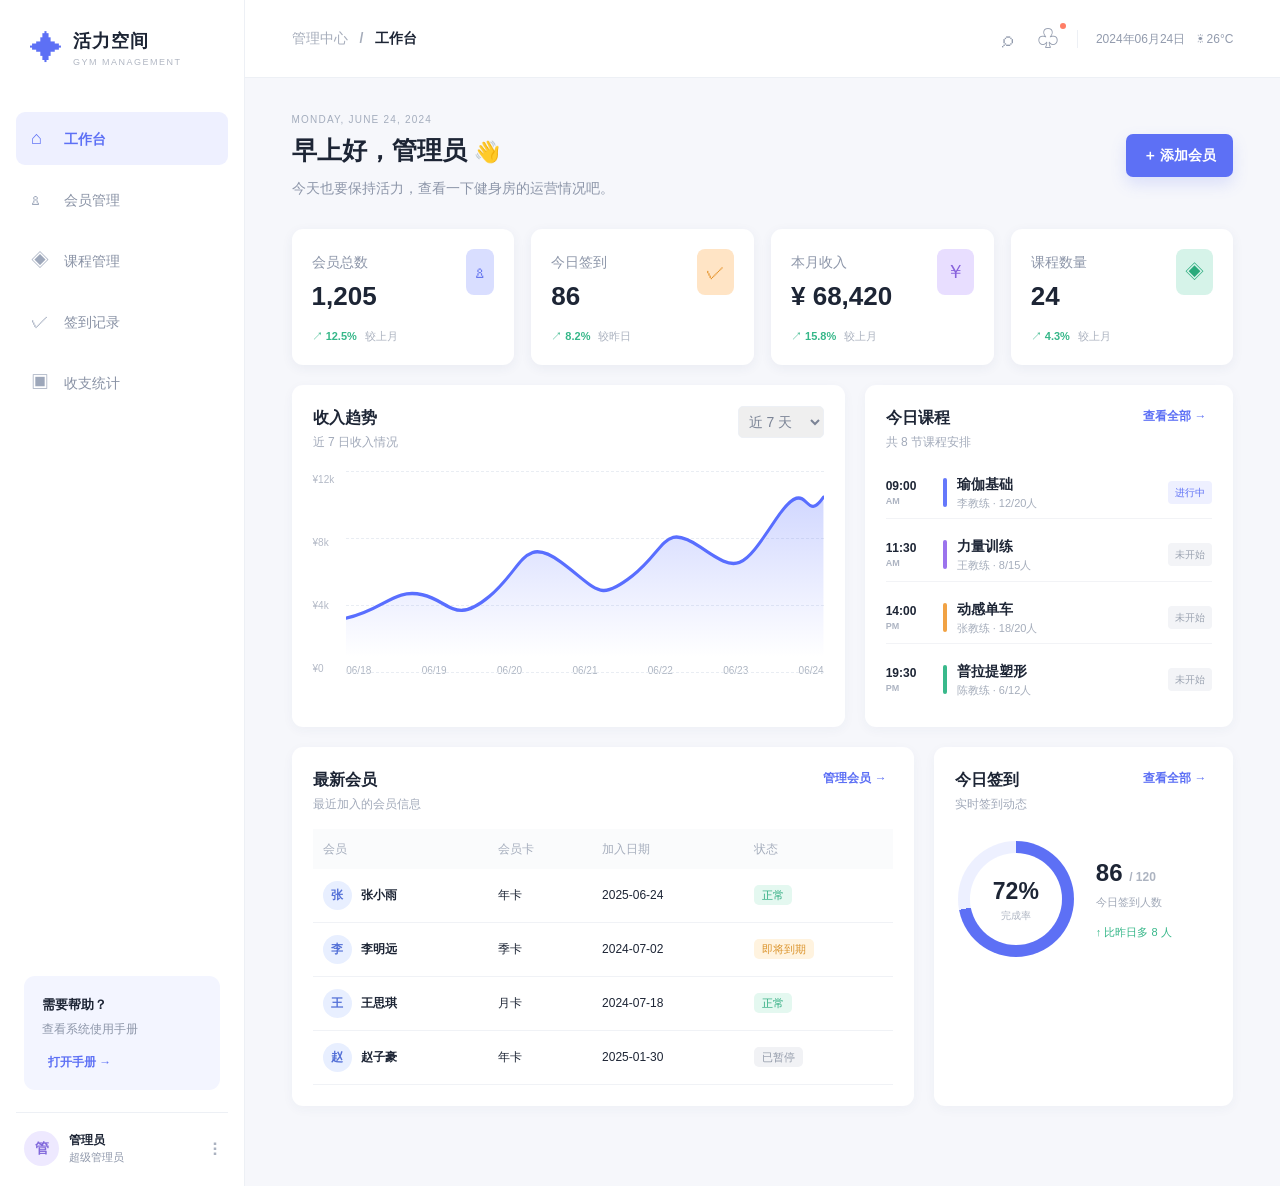
==== index.html @ 24451693 "feat: add gym management system demo" ====
<!doctype html>
<html lang="zh-CN">
<head>
  <meta charset="UTF-8">
  <meta name="viewport" content="width=device-width, initial-scale=1.0">
  <title>活力空间 · 健身房管理系统</title>
  <link rel="stylesheet" href="styles.css">
</head>
<body>
  <div class="layout">
    <aside class="sidebar" id="sidebar">
      <div class="brand"><span class="brand-mark">✦</span><div><strong>活力空间</strong><small>GYM MANAGEMENT</small></div></div>
      <nav>
        <button class="nav-item active" data-page="dashboard"><span>⌂</span> 工作台</button>
        <button class="nav-item" data-page="members"><span>♙</span> 会员管理</button>
        <button class="nav-item" data-page="classes"><span>◈</span> 课程管理</button>
        <button class="nav-item" data-page="checkin"><span>✓</span> 签到记录</button>
        <button class="nav-item" data-page="finance"><span>▣</span> 收支统计</button>
      </nav>
      <div class="sidebar-bottom"><div class="help-card"><b>需要帮助？</b><p>查看系统使用手册</p><button>打开手册 →</button></div><div class="profile"><div class="avatar">管</div><div><b>管理员</b><small>超级管理员</small></div><span>⋮</span></div></div>
    </aside>
    <main class="main">
      <header class="topbar"><button class="menu-button" id="menuButton">☰</button><div class="crumb"><span>管理中心</span><b>/</b><strong id="pageTitle">工作台</strong></div><div class="top-actions"><button class="icon-button">⌕</button><button class="icon-button notice">♧<i></i></button><div class="top-date">2024年06月24日　☀ 26°C</div></div></header>
      <section class="content">
        <div class="welcome"><div><p class="eyebrow">MONDAY, JUNE 24, 2024</p><h1>早上好，管理员 <span>👋</span></h1><p>今天也要保持活力，查看一下健身房的运营情况吧。</p></div><button class="primary" id="quickAdd">＋ 添加会员</button></div>

        <div id="dashboardPage" class="page active-page">
          <div class="stats"><div class="stat-card blue"><div class="stat-icon">♙</div><p>会员总数</p><h2 id="memberCount">1,286</h2><span>↗ <b>12.5%</b> <em>较上月</em></span></div><div class="stat-card orange"><div class="stat-icon">✓</div><p>今日签到</p><h2 id="checkinCount">86</h2><span>↗ <b>8.2%</b> <em>较昨日</em></span></div><div class="stat-card purple"><div class="stat-icon">￥</div><p>本月收入</p><h2>¥ 68,420</h2><span>↗ <b>15.8%</b> <em>较上月</em></span></div><div class="stat-card green"><div class="stat-icon">◈</div><p>课程数量</p><h2>24</h2><span>↗ <b>4.3%</b> <em>较上月</em></span></div></div>
          <div class="grid-two"><div class="panel chart-panel"><div class="panel-head"><div><h3>收入趋势</h3><p>近 7 日收入情况</p></div><select><option>近 7 天</option><option>近 30 天</option></select></div><div class="chart"><div class="y-labels"><span>¥12k</span><span>¥8k</span><span>¥4k</span><span>¥0</span></div><div class="chart-area"><div class="grid-lines"><i></i><i></i><i></i><i></i></div><svg viewBox="0 0 700 220" preserveAspectRatio="none"><defs><linearGradient id="area" x1="0" x2="0" y1="0" y2="1"><stop offset="0" stop-color="#5c72ff" stop-opacity=".28"/><stop offset="1" stop-color="#5c72ff" stop-opacity="0"/></linearGradient></defs><path d="M0,175 C55,166 70,140 112,148 S160,183 210,150 S260,78 315,110 S370,157 420,126 S465,63 520,93 S580,120 630,61 S670,70 700,35 L700,220 L0,220Z" fill="url(#area)"/><path d="M0,175 C55,166 70,140 112,148 S160,183 210,150 S260,78 315,110 S370,157 420,126 S465,63 520,93 S580,120 630,61 S670,70 700,35" fill="none" stroke="#596eff" stroke-width="4" stroke-linecap="round"/></svg><div class="x-labels"><span>06/18</span><span>06/19</span><span>06/20</span><span>06/21</span><span>06/22</span><span>06/23</span><span>06/24</span></div></div></div></div><div class="panel"><div class="panel-head"><div><h3>今日课程</h3><p>共 8 节课程安排</p></div><button class="text-button" data-page-link="classes">查看全部 →</button></div><div class="class-list"><div class="class-row"><div class="class-time">09:00<small>AM</small></div><div class="class-color c1"></div><div class="class-info"><b>瑜伽基础</b><small>李教练 · 12/20人</small></div><span class="tag blue-tag">进行中</span></div><div class="class-row"><div class="class-time">11:30<small>AM</small></div><div class="class-color c2"></div><div class="class-info"><b>力量训练</b><small>王教练 · 8/15人</small></div><span class="tag gray-tag">未开始</span></div><div class="class-row"><div class="class-time">14:00<small>PM</small></div><div class="class-color c3"></div><div class="class-info"><b>动感单车</b><small>张教练 · 18/20人</small></div><span class="tag gray-tag">未开始</span></div><div class="class-row"><div class="class-time">19:30<small>PM</small></div><div class="class-color c4"></div><div class="class-info"><b>普拉提塑形</b><small>陈教练 · 6/12人</small></div><span class="tag gray-tag">未开始</span></div></div></div></div>
          <div class="grid-two bottom-grid"><div class="panel"><div class="panel-head"><div><h3>最新会员</h3><p>最近加入的会员信息</p></div><button class="text-button" data-page-link="members">管理会员 →</button></div><div class="table-wrap"><table><thead><tr><th>会员</th><th>会员卡</th><th>加入日期</th><th>状态</th></tr></thead><tbody id="recentMembers"></tbody></table></div></div><div class="panel check-panel"><div class="panel-head"><div><h3>今日签到</h3><p>实时签到动态</p></div><button class="text-button" data-page-link="checkin">查看全部 →</button></div><div class="check-summary"><div class="donut"><b id="percent">72%</b><small>完成率</small></div><div><b>86 <small>/ 120</small></b><p>今日签到人数</p><span class="positive">↑ 比昨日多 8 人</span></div></div></div></div>
        </div>

        <div id="membersPage" class="page"><div class="page-head"><div><h2>会员管理</h2><p>维护会员资料和会员卡状态</p></div><button class="primary" id="addMember">＋ 添加会员</button></div><div class="toolbar"><div class="search"><span>⌕</span><input id="memberSearch" placeholder="搜索姓名或手机号"></div><select id="statusFilter"><option value="all">全部状态</option><option value="正常">正常</option><option value="即将到期">即将到期</option><option value="已暂停">已暂停</option></select></div><div class="panel table-panel"><table><thead><tr><th>会员</th><th>手机号</th><th>会员卡</th><th>到期日期</th><th>状态</th><th>操作</th></tr></thead><tbody id="memberTable"></tbody></table></div></div>
        <div id="classesPage" class="page"><div class="page-head"><div><h2>课程管理</h2><p>安排课程、教练和报名人数</p></div><button class="primary" id="addClass">＋ 添加课程</button></div><div class="class-cards"><div class="course-card course-blue"><span>瑜伽 · YOGA</span><h3>瑜伽基础</h3><p>每周一、三、五 09:00</p><div><b>李教练</b><small>12 / 20 人</small></div></div><div class="course-card course-purple"><span>力量 · POWER</span><h3>力量训练</h3><p>每周二、四 11:30</p><div><b>王教练</b><small>8 / 15 人</small></div></div><div class="course-card course-orange"><span>有氧 · CARDIO</span><h3>动感单车</h3><p>每天 14:00、19:00</p><div><b>张教练</b><small>18 / 20 人</small></div></div></div></div>
        <div id="checkinPage" class="page"><div class="page-head"><div><h2>签到记录</h2><p>记录会员每日到店情况</p></div><button class="primary" id="manualCheckin">＋ 手动签到</button></div><div class="checkin-cards"><div class="mini-card"><span>今日签到</span><b id="checkinBig">86</b><small>人次</small></div><div class="mini-card"><span>本周签到</span><b>542</b><small>人次</small></div><div class="mini-card"><span>平均到店</span><b>4.2</b><small>次 / 周</small></div></div><div class="panel table-panel"><div class="panel-head"><div><h3>今日签到明细</h3><p>最新签到记录会显示在这里</p></div></div><table><thead><tr><th>会员</th><th>签到时间</th><th>入场方式</th><th>状态</th></tr></thead><tbody id="checkinTable"></tbody></table></div></div>
        <div id="financePage" class="page"><div class="page-head"><div><h2>收支统计</h2><p>查看健身房收入和经营情况</p></div><button class="outline">导出报表</button></div><div class="finance-grid"><div class="finance-box"><span>本月总收入</span><b>¥ 68,420</b><small class="positive">↑ 15.8% 较上月</small></div><div class="finance-box"><span>会员卡收入</span><b>¥ 52,800</b><small>占总收入 77.2%</small></div><div class="finance-box"><span>私教课程收入</span><b>¥ 15,620</b><small>占总收入 22.8%</small></div></div><div class="panel finance-note"><h3>本月经营提示</h3><p>会员卡续费率比上月提高 6.4%，可以继续通过课程体验和签到奖励维护会员活跃度。</p></div></div>
      </section>
    </main>
  </div>
  <div class="modal" id="memberModal"><div class="modal-box"><button class="close" id="closeModal">×</button><h2>添加会员</h2><p>填写会员基本资料，保存后会出现在会员列表。</p><form id="memberForm"><label>姓名<input name="name" required placeholder="请输入姓名"></label><label>手机号<input name="phone" required placeholder="请输入手机号"></label><label>会员卡<select name="card"><option>月卡</option><option>季卡</option><option>年卡</option></select></label><div class="form-actions"><button type="button" class="outline" id="cancelModal">取消</button><button class="primary">保存会员</button></div></form></div></div>
  <script src="app.js"></script>
</body>
</html>
---- styles.css ----
:root{--ink:#1d2535;--muted:#8d96a9;--line:#edf0f5;--bg:#f6f7fb;--primary:#5d70f5;--green:#36b789;--orange:#f3a449}*{box-sizing:border-box}body{margin:0;background:var(--bg);color:var(--ink);font:14px/1.5 Arial,"Microsoft YaHei",sans-serif}button,input,select{font:inherit}button{cursor:pointer;border:0;background:none;color:inherit}.layout{display:flex;min-height:100vh}.sidebar{width:245px;background:#fff;padding:28px 16px 20px;display:flex;flex-direction:column;border-right:1px solid var(--line);flex-shrink:0}.brand{display:flex;align-items:center;gap:10px;padding:0 14px 42px}.brand-mark{color:var(--primary);font-size:33px;line-height:1}.brand strong{display:block;font-size:18px;letter-spacing:1px}.brand small{display:block;color:#b1b7c3;font-size:9px;letter-spacing:1.5px;margin-top:1px}nav{display:grid;gap:8px}.nav-item{text-align:left;padding:13px 15px;border-radius:9px;color:#8992a5;font-size:14px}.nav-item span{display:inline-block;width:29px;font-size:18px;color:#9da7ba}.nav-item.active{background:#eef0ff;color:var(--primary);font-weight:bold}.nav-item.active span{color:var(--primary)}.sidebar-bottom{margin-top:auto}.help-card{background:#f3f5ff;border-radius:11px;padding:18px;margin:10px 8px 22px}.help-card b{font-size:13px}.help-card p{font-size:12px;color:var(--muted);margin:5px 0 13px}.help-card button{color:var(--primary);font-size:12px;font-weight:bold}.profile{border-top:1px solid var(--line);padding:18px 8px 0;display:flex;align-items:center;gap:10px}.avatar{background:#eee9ff;color:#8068db;border-radius:50%;height:35px;width:35px;text-align:center;padding-top:7px;font-weight:bold}.profile b{display:block;font-size:12px}.profile small{display:block;color:var(--muted);font-size:11px}.profile>span{margin-left:auto;color:#abb2c0;font-size:20px}.main{min-width:0;flex:1}.topbar{height:78px;background:#fff;border-bottom:1px solid var(--line);display:flex;align-items:center;padding:0 4.5%;gap:12px}.crumb{display:flex;gap:12px;color:#a6adbb}.crumb strong{color:var(--ink)}.top-actions{margin-left:auto;display:flex;gap:12px;align-items:center}.icon-button{font-size:22px;color:#929bad;position:relative}.notice i{position:absolute;width:6px;height:6px;background:#ff7e66;border-radius:50%;top:2px;right:-1px}.top-date{padding-left:18px;border-left:1px solid var(--line);font-size:12px;color:#929bad}.menu-button{display:none}.content{max-width:1440px;margin:auto;padding:34px 4.5% 60px}.welcome{display:flex;justify-content:space-between;align-items:center;margin-bottom:30px}.eyebrow{color:#a4adbd;font-size:10px;letter-spacing:1.2px;margin:0 0 5px}.welcome h1{font-size:25px;margin:0 0 8px}.welcome h1 span{font-size:21px}.welcome p:not(.eyebrow){color:var(--muted);margin:0}.primary{background:var(--primary);border-radius:7px;color:#fff;padding:11px 17px;box-shadow:0 7px 16px #5d70f52d;font-weight:bold}.outline{border:1px solid #dce1eb;background:#fff;padding:10px 17px;border-radius:7px}.stats{display:grid;grid-template-columns:repeat(4,1fr);gap:17px;margin-bottom:20px}.stat-card{background:#fff;border-radius:11px;padding:19px 20px;position:relative;box-shadow:0 3px 12px #2d3b6910}.stat-card p{color:var(--muted);margin:4px 0 4px}.stat-card h2{font-size:26px;margin:0 0 9px}.stat-card span{color:var(--green);font-size:11px}.stat-card span em{font-style:normal;color:#acb3c0;margin-left:5px}.stat-icon{position:absolute;right:20px;top:20px;border-radius:8px;padding:9px;color:#fff;font-size:19px;background:#d9deff}.orange .stat-icon{background:#ffe4c5;color:#e49026}.purple .stat-icon{background:#e8deff;color:#8762dc}.green .stat-icon{background:#d6f3e9;color:#28aa7b}.blue .stat-icon{color:#6676ef}.grid-two{display:grid;grid-template-columns:1.2fr .8fr;gap:20px;margin-bottom:20px}.panel{background:#fff;border-radius:11px;padding:21px;box-shadow:0 3px 12px #2d3b690b}.panel-head{display:flex;justify-content:space-between;align-items:flex-start;margin-bottom:16px}.panel h3{font-size:16px;margin:0}.panel-head p{color:#a2aaba;font-size:12px;margin:3px 0 0}.panel-head select{border:1px solid var(--line);color:#7b8496;border-radius:5px;padding:6px}.text-button{color:var(--primary);font-size:12px;font-weight:bold}.chart{height:235px;display:flex}.y-labels{display:flex;flex-direction:column;justify-content:space-between;color:#b3b9c6;font-size:10px;padding:5px 12px 25px 0}.chart-area{flex:1;position:relative;padding-bottom:22px}.grid-lines{position:absolute;left:0;right:0;top:4px;bottom:28px;display:flex;flex-direction:column;justify-content:space-between}.grid-lines i{border-top:1px dashed #e9edf3}.chart svg{height:190px;width:100%;position:relative}.x-labels{display:flex;justify-content:space-between;color:#adb5c2;font-size:10px}.class-list{display:grid;gap:10px}.class-row{display:flex;align-items:center;gap:10px;border-bottom:1px solid #f2f3f6;padding:7px 0}.class-row:last-child{border:0}.class-time{font-size:12px;font-weight:bold;width:47px}.class-time small{display:block;color:#adb4c2;font-size:9px}.class-color{height:29px;width:4px;border-radius:2px}.c1{background:#6578fb}.c2{background:#9b73ed}.c3{background:#f1a244}.c4{background:#39b98b}.class-info{flex:1}.class-info b,.class-info small{display:block}.class-info small{font-size:11px;color:#a5adbb}.tag{font-size:10px;padding:4px 7px;border-radius:4px}.blue-tag{background:#eef0ff;color:var(--primary)}.gray-tag{background:#f3f4f7;color:#9ba3b1}.bottom-grid{grid-template-columns:1.35fr .65fr}.table-wrap{overflow:auto}table{border-collapse:collapse;width:100%;font-size:12px}th{text-align:left;color:#a6aebd;font-weight:normal;background:#fafbfc;padding:11px 10px}td{padding:12px 10px;border-bottom:1px solid #f0f2f6;white-space:nowrap}.member-cell{display:flex;align-items:center;gap:9px;font-weight:bold}.member-avatar{border-radius:50%;width:29px;height:29px;text-align:center;padding-top:5px;background:#e8efff;color:#5370d7}.status{font-size:11px;padding:4px 8px;border-radius:5px;background:#e4f8f0;color:#2aaa7d}.status.warn{background:#fff3df;color:#db942c}.status.pause{background:#f1f2f5;color:#939baa}.check-summary{display:flex;align-items:center;gap:22px;padding:12px 3px}.donut{height:116px;width:116px;border-radius:50%;background:conic-gradient(var(--primary) 0 72%,#edf0ff 72% 100%);display:flex;flex-direction:column;align-items:center;justify-content:center;position:relative}.donut:after{content:"";position:absolute;inset:12px;background:#fff;border-radius:50%}.donut b,.donut small{z-index:1}.donut b{font-size:23px}.donut small{font-size:10px;color:#adb4c1}.check-summary>div:last-child>b{font-size:24px}.check-summary>div:last-child>b small{font-size:12px;color:#adb4c1}.check-summary p{color:#a0a8b7;font-size:11px;margin:3px 0 10px}.positive{color:var(--green);font-size:11px}.page{display:none}.page.active-page{display:block}.page-head{display:flex;align-items:center;justify-content:space-between;margin-bottom:25px}.page-head h2{margin:0;font-size:25px}.page-head p{color:var(--muted);margin:5px 0}.toolbar{display:flex;gap:12px;margin-bottom:15px}.search{background:#fff;border:1px solid var(--line);border-radius:7px;padding:9px 13px;display:flex;gap:8px;flex:1;max-width:390px}.search span{color:#aeb5c1;font-size:19px;line-height:16px}.search input{border:0;outline:0;width:100%;font-size:12px}.toolbar select{border:1px solid var(--line);border-radius:7px;padding:0 14px;color:#7e8798;background:#fff}.table-panel{padding:0;overflow:auto}.table-panel table{min-width:700px}.table-panel th,.table-panel td{padding:15px 20px}.action{color:var(--primary);margin-right:12px}.danger{color:#ed806b}.class-cards{display:grid;grid-template-columns:repeat(3,1fr);gap:18px}.course-card{border-radius:11px;color:#fff;padding:25px;min-height:185px;box-shadow:0 7px 18px #5552}.course-card>span{font-size:10px;letter-spacing:1px;opacity:.8}.course-card h3{font-size:22px;margin:22px 0 7px}.course-card p{font-size:12px;opacity:.85}.course-card div{display:flex;justify-content:space-between;margin-top:23px;font-size:12px}.course-card small{opacity:.8}.course-blue{background:linear-gradient(135deg,#667af9,#5364d7)}.course-purple{background:linear-gradient(135deg,#9d7aed,#7657ce)}.course-orange{background:linear-gradient(135deg,#f5b355,#e88e2d)}.checkin-cards,.finance-grid{display:grid;grid-template-columns:repeat(3,1fr);gap:17px;margin-bottom:20px}.mini-card,.finance-box{background:#fff;border-radius:10px;padding:20px;box-shadow:0 3px 12px #2d3b6910}.mini-card span,.finance-box span{color:var(--muted);display:block;font-size:12px}.mini-card b{font-size:30px;display:inline-block;margin-top:7px}.mini-card small{color:#aab1be;margin-left:7px}.finance-box b{font-size:28px;display:block;margin:11px 0 5px}.finance-box small{color:#a6aebb;font-size:11px}.finance-note h3{margin:0}.finance-note p{color:#777f91;line-height:2}.modal{position:fixed;inset:0;background:#27324f55;display:none;align-items:center;justify-content:center;padding:20px;z-index:5}.modal.show{display:flex}.modal-box{background:#fff;border-radius:12px;width:100%;max-width:430px;padding:28px;position:relative}.modal-box h2{margin:0 0 5px}.modal-box>p{color:var(--muted);font-size:12px;margin:0 0 22px}.close{position:absolute;right:18px;top:14px;font-size:24px;color:#aab1be}.modal-box label{display:block;font-size:12px;color:#6d7585;margin-bottom:15px}.modal-box input,.modal-box select{display:block;width:100%;border:1px solid #e2e6ee;border-radius:6px;padding:10px;margin-top:6px;outline:none}.form-actions{display:flex;justify-content:flex-end;gap:10px;margin-top:22px}@media(max-width:1000px){.sidebar{width:205px}.stats{grid-template-columns:repeat(2,1fr)}.grid-two{grid-template-columns:1fr}.class-cards{grid-template-columns:1fr 1fr}}@media(max-width:700px){.sidebar{position:fixed;z-index:4;left:-245px;top:0;bottom:0;transition:.2s}.sidebar.open{left:0}.menu-button{display:block;font-size:21px}.top-date{display:none}.content{padding:25px 18px}.welcome{align-items:flex-start;gap:15px;flex-direction:column}.stats,.class-cards,.checkin-cards,.finance-grid{grid-template-columns:1fr}.bottom-grid{display:block}.bottom-grid>.panel+ .panel{margin-top:20px}.toolbar{flex-wrap:wrap}.toolbar .search{max-width:none;min-width:100%}.topbar{padding:0 18px}.brand{padding-bottom:25px}}
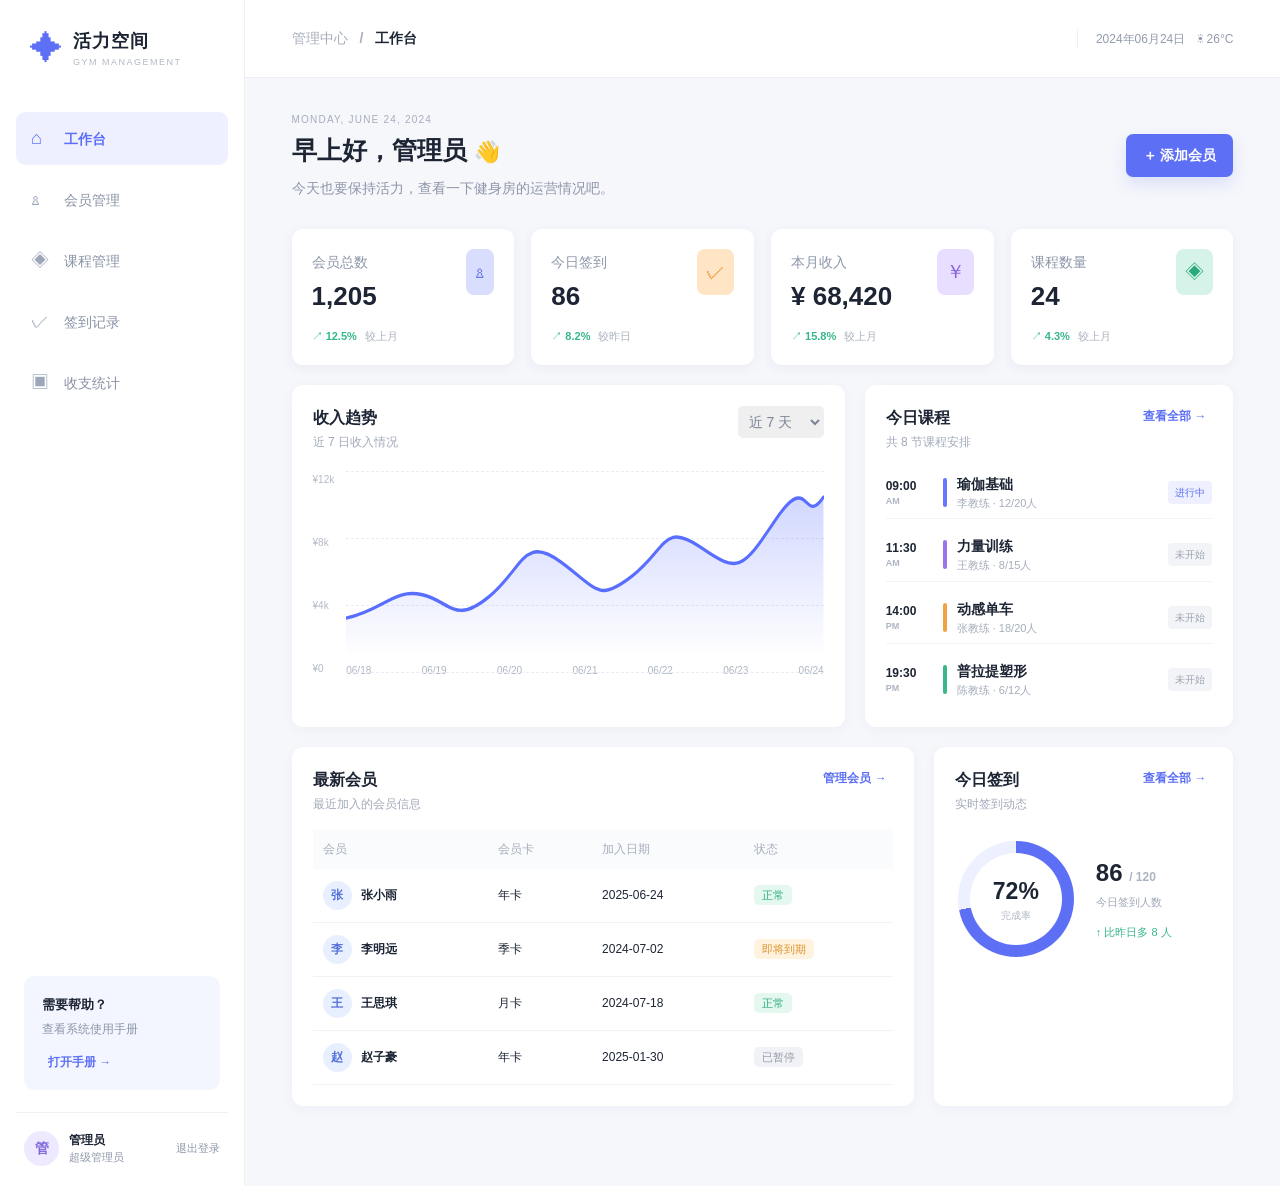
==== commit ec45de19: "fix: clean admin UI and repair Chinese database text" ====
--- a/index.html
+++ b/index.html
@@ -5,6 +5,7 @@
   <meta name="viewport" content="width=device-width, initial-scale=1.0">
   <title>活力空间 · 健身房管理系统</title>
   <link rel="stylesheet" href="styles.css">
+  <link rel="stylesheet" href="admin-overrides.css">
 </head>
 <body>
   <div class="layout">
@@ -17,10 +18,10 @@
         <button class="nav-item" data-page="checkin"><span>✓</span> 签到记录</button>
         <button class="nav-item" data-page="finance"><span>▣</span> 收支统计</button>
       </nav>
-      <div class="sidebar-bottom"><div class="help-card"><b>需要帮助？</b><p>查看系统使用手册</p><button>打开手册 →</button></div><div class="profile"><div class="avatar">管</div><div><b>管理员</b><small>超级管理员</small></div><span>⋮</span></div></div>
+      <div class="sidebar-bottom"><div class="help-card"><b>需要帮助？</b><p>查看系统使用手册</p><button onclick="location.href='README.md'">打开手册 →</button></div><div class="profile"><div class="avatar">管</div><div><b>管理员</b><small>超级管理员</small></div><button id="adminLogout" class="logout-button">退出登录</button></div></div>
     </aside>
     <main class="main">
-      <header class="topbar"><button class="menu-button" id="menuButton">☰</button><div class="crumb"><span>管理中心</span><b>/</b><strong id="pageTitle">工作台</strong></div><div class="top-actions"><button class="icon-button">⌕</button><button class="icon-button notice">♧<i></i></button><div class="top-date">2024年06月24日　☀ 26°C</div></div></header>
+      <header class="topbar"><button class="menu-button" id="menuButton">☰</button><div class="crumb"><span>管理中心</span><b>/</b><strong id="pageTitle">工作台</strong></div><div class="top-actions"><div class="top-date">2024年06月24日　☀ 26°C</div></div></header>
       <section class="content">
         <div class="welcome"><div><p class="eyebrow">MONDAY, JUNE 24, 2024</p><h1>早上好，管理员 <span>👋</span></h1><p>今天也要保持活力，查看一下健身房的运营情况吧。</p></div><button class="primary" id="quickAdd">＋ 添加会员</button></div>
 
@@ -33,7 +34,7 @@
         <div id="membersPage" class="page"><div class="page-head"><div><h2>会员管理</h2><p>维护会员资料和会员卡状态</p></div><button class="primary" id="addMember">＋ 添加会员</button></div><div class="toolbar"><div class="search"><span>⌕</span><input id="memberSearch" placeholder="搜索姓名或手机号"></div><select id="statusFilter"><option value="all">全部状态</option><option value="正常">正常</option><option value="即将到期">即将到期</option><option value="已暂停">已暂停</option></select></div><div class="panel table-panel"><table><thead><tr><th>会员</th><th>手机号</th><th>会员卡</th><th>到期日期</th><th>状态</th><th>操作</th></tr></thead><tbody id="memberTable"></tbody></table></div></div>
         <div id="classesPage" class="page"><div class="page-head"><div><h2>课程管理</h2><p>安排课程、教练和报名人数</p></div><button class="primary" id="addClass">＋ 添加课程</button></div><div class="class-cards"><div class="course-card course-blue"><span>瑜伽 · YOGA</span><h3>瑜伽基础</h3><p>每周一、三、五 09:00</p><div><b>李教练</b><small>12 / 20 人</small></div></div><div class="course-card course-purple"><span>力量 · POWER</span><h3>力量训练</h3><p>每周二、四 11:30</p><div><b>王教练</b><small>8 / 15 人</small></div></div><div class="course-card course-orange"><span>有氧 · CARDIO</span><h3>动感单车</h3><p>每天 14:00、19:00</p><div><b>张教练</b><small>18 / 20 人</small></div></div></div></div>
         <div id="checkinPage" class="page"><div class="page-head"><div><h2>签到记录</h2><p>记录会员每日到店情况</p></div><button class="primary" id="manualCheckin">＋ 手动签到</button></div><div class="checkin-cards"><div class="mini-card"><span>今日签到</span><b id="checkinBig">86</b><small>人次</small></div><div class="mini-card"><span>本周签到</span><b>542</b><small>人次</small></div><div class="mini-card"><span>平均到店</span><b>4.2</b><small>次 / 周</small></div></div><div class="panel table-panel"><div class="panel-head"><div><h3>今日签到明细</h3><p>最新签到记录会显示在这里</p></div></div><table><thead><tr><th>会员</th><th>签到时间</th><th>入场方式</th><th>状态</th></tr></thead><tbody id="checkinTable"></tbody></table></div></div>
-        <div id="financePage" class="page"><div class="page-head"><div><h2>收支统计</h2><p>查看健身房收入和经营情况</p></div><button class="outline">导出报表</button></div><div class="finance-grid"><div class="finance-box"><span>本月总收入</span><b>¥ 68,420</b><small class="positive">↑ 15.8% 较上月</small></div><div class="finance-box"><span>会员卡收入</span><b>¥ 52,800</b><small>占总收入 77.2%</small></div><div class="finance-box"><span>私教课程收入</span><b>¥ 15,620</b><small>占总收入 22.8%</small></div></div><div class="panel finance-note"><h3>本月经营提示</h3><p>会员卡续费率比上月提高 6.4%，可以继续通过课程体验和签到奖励维护会员活跃度。</p></div></div>
+        <div id="financePage" class="page"><div class="page-head"><div><h2>收支统计</h2><p>查看健身房收入和经营情况</p></div></div><div class="finance-grid"><div class="finance-box"><span>本月总收入</span><b>¥ 68,420</b><small class="positive">↑ 15.8% 较上月</small></div><div class="finance-box"><span>会员卡收入</span><b>¥ 52,800</b><small>占总收入 77.2%</small></div><div class="finance-box"><span>私教课程收入</span><b>¥ 15,620</b><small>占总收入 22.8%</small></div></div><div class="panel finance-note"><h3>本月经营提示</h3><p>会员卡续费率比上月提高 6.4%，可以继续通过课程体验和签到奖励维护会员活跃度。</p></div></div>
       </section>
     </main>
   </div>
--- a/admin-overrides.css
+++ b/admin-overrides.css
@@ -0,0 +1 @@
+.logout-button{margin-left:auto;color:#8c96a8;font-size:11px;padding:6px 0}.logout-button:hover{color:#ed806b}.course-actions{display:flex!important;justify-content:flex-end!important;gap:8px;margin-top:12px!important}.course-actions .outline{background:#fff;color:#5367df;border:0;padding:6px 11px;font-size:11px}.course-actions .danger{color:#fff;background:#cf4f58;border-radius:5px;padding:6px 11px;font-size:11px}.help-card button{cursor:pointer}
